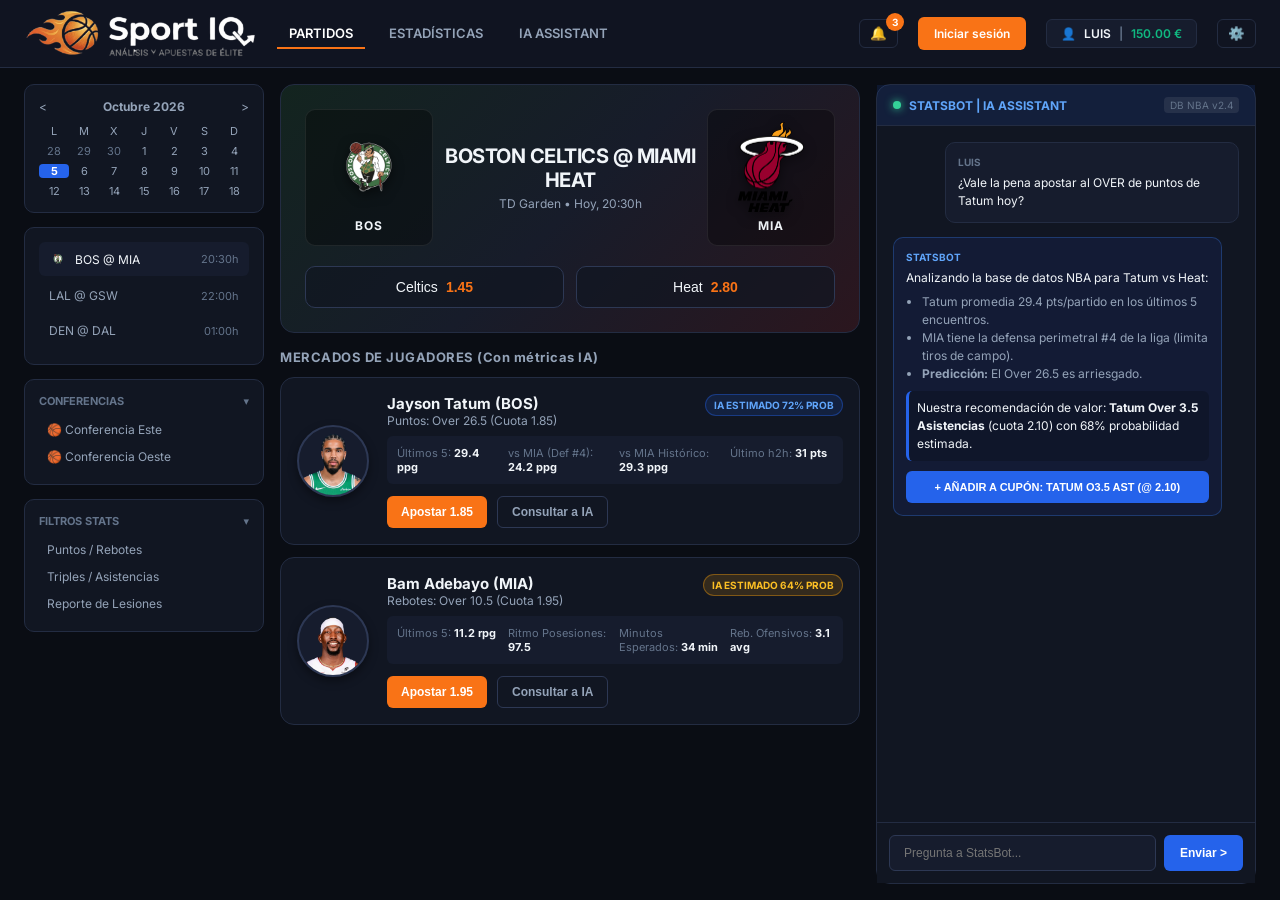
==== Index.html @ e480c034 "Web principal" ====
<!DOCTYPE html>
<html lang="es">
<head>
  <meta charset="UTF-8">
  <meta name="viewport" content="width=device-width, initial-scale=1.0">
  <title>Sport IQ - Análisis y Apuestas de Élite</title>
  <link rel="stylesheet" href="styles.css">
  <link rel="preconnect" href="https://fonts.googleapis.com">
  <link rel="preconnect" href="https://fonts.gstatic.com" crossorigin>
  <link href="https://fonts.googleapis.com/css2?family=Inter:wght@400;500;600;700&display=swap" rel="stylesheet">
  <link rel="stylesheet" href="extras.css">
</head>
<body>

  <!-- BARRA DE NAVEGACIÓN -->
  <header class="navbar">
    <div class="nav-left">
      <!-- LOGO DE SPORT IQ DESDE LA CARPETA IMAGENES -->
      <a href="#" class="brand-container">
        <img src="imagenes/Sports.png" alt="Sport IQ Logo" class="brand-logo-img">
      </a>
      
      <nav class="nav-links">
        <a href="#" class="nav-link active">PARTIDOS</a>
        <a href="#" class="nav-link">ESTADÍSTICAS</a>
        <a href="#" class="nav-link">IA ASSISTANT</a>
      </nav>
    </div>

    <div class="nav-right">
      <button class="icon-button" title="Notificaciones">🔔</button>
      <a href="login.html" class="action-btn login-link">Iniciar sesión</a>
      <a href="usuario.html" class="user-chip">
        <span class="user-avatar">👤</span>
        <span class="user-name">LUIS</span>
        <span class="user-divider">|</span>
        <span class="user-balance" id="user-balance">150.00 €</span>
      </a>
      <button class="icon-button" title="Ajustes">⚙️</button>
    </div>
  </header>

  <!-- CUERPO PRINCIPAL: 3 COLUMNAS -->
  <div class="main-dashboard">

    <!-- COLUMNA IZQUIERDA: CALENDARIO Y LISTA DE PARTIDOS -->
    <aside class="sidebar-left">
      <!-- Mini Calendario -->
      <div class="panel-box">
        <div class="panel-header-simple">
          <span>&lt;</span>
          <strong id="current-month-label">Octubre 2026</strong>
          <span>&gt;</span>
        </div>
        <div class="calendar-grid">
          <span>L</span><span>M</span><span>X</span><span>J</span><span>V</span><span>S</span><span>D</span>
          <span class="cal-dim">28</span><span class="cal-dim">29</span><span class="cal-dim">30</span>
          <span>1</span><span>2</span><span>3</span><span>4</span>
          <span class="cal-active">5</span><span>6</span><span>7</span><span>8</span><span>9</span><span>10</span><span>11</span>
          <span>12</span><span>13</span><span>14</span><span>15</span><span>16</span><span>17</span><span>18</span>
        </div>
      </div>

      <!-- Lista de Partidos Hoy -->
      <div class="panel-box">
        <div class="list-item active-item">
          <!-- Miniaturas opcionales para la lista -->
          <div class="list-teams">
            <img src="imagenes/Boston-Celtics-logo.png" alt="BOS" class="team-mini-icon" onerror="this.style.display='none'">
            <span>BOS @ MIA</span>
          </div>
          <span class="time-badge">20:30h</span>
        </div>
        <div class="list-item">
          <div class="list-teams">
            <img src="imagenes/lakers.png" alt="LAL" class="team-mini-icon" onerror="this.style.display='none'">
            <span>LAL @ GSW</span>
          </div>
          <span class="time-badge">22:00h</span>
        </div>
        <div class="list-item">
          <div class="list-teams">
            <img src="imagenes/nuggets.png" alt="DEN" class="team-mini-icon" onerror="this.style.display='none'">
            <span>DEN @ DAL</span>
          </div>
          <span class="time-badge">01:00h</span>
        </div>
      </div>

      <!-- Conferencias y Filtros -->
      <div class="panel-box">
        <div class="dropdown-header">CONFERENCIAS <span>▾</span></div>
        <div class="sidebar-sub-item">🏀 Conferencia Este</div>
        <div class="sidebar-sub-item">🏀 Conferencia Oeste</div>
      </div>

      <div class="panel-box">
        <div class="dropdown-header">FILTROS STATS <span>▾</span></div>
        <div class="sidebar-sub-item">Puntos / Rebotes</div>
        <div class="sidebar-sub-item">Triples / Asistencias</div>
        <div class="sidebar-sub-item">Reporte de Lesiones</div>
      </div>
    </aside>

    <!-- COLUMNA CENTRAL: PARTIDO Y JUGADORES -->
    <main class="content-center">
      <!-- Tarjeta del Partido Destacado con logos de equipos -->
      <section class="matchup-banner">
        <div class="matchup-details">
          
          <!-- LOGO EQUIPO LOCAL -->
          <div class="team-logo-container">
            <img src="imagenes/Boston-Celtics-logo.png" alt="Boston Celtics" class="team-logo-img" onerror="this.src='https://placehold.co/80x80/161c2d/ffffff?text=BOS'">
            <span class="team-code">BOS</span>
          </div>

          <div class="matchup-info">
            <h2>BOSTON CELTICS @ MIAMI HEAT</h2>
            <p>TD Garden • Hoy, 20:30h</p>
          </div>

          <!-- LOGO EQUIPO VISITANTE -->
          <div class="team-logo-container">
            <img src="imagenes/miami-heat-logo-1.png" alt="Miami Heat" class="team-logo-img" onerror="this.src='https://placehold.co/80x80/161c2d/ffffff?text=MIA'">
            <span class="team-code">MIA</span>
          </div>

        </div>

        <div class="odds-row">
          <button class="bet-button" data-label="Boston Celtics (Moneyline)" data-odds="1.45">
            Celtics <strong>1.45</strong>
          </button>
          <button class="bet-button" data-label="Miami Heat (Moneyline)" data-odds="2.80">
            Heat <strong>2.80</strong>
          </button>
        </div>
      </section>

      <!-- MERCADOS DE JUGADORES -->
      <section class="props-section">
        <div class="props-header">
          <h3>MERCADOS DE JUGADORES (Con métricas IA)</h3>
        </div>

        <!-- JUGADOR 1: JAYSON TATUM -->
        <article class="player-card">
          <!-- ZONA PARA LA FOTO DEL JUGADOR -->
          <div class="player-image-wrap">
            <img src="imagenes/tatum.png" alt="Jayson Tatum" class="player-photo" onerror="this.src='https://placehold.co/100x100/008348/ffffff?text=Tatum'">
          </div>

          <div class="player-content">
            <div class="player-row-top">
              <div>
                <h4>Jayson Tatum (BOS)</h4>
                <p class="prop-target">Puntos: Over 26.5 (Cuota 1.85)</p>
              </div>
              <span class="ia-badge">IA ESTIMADO 72% PROB</span>
            </div>

            <div class="player-stats-grid">
              <div><span>Últimos 5:</span> <strong>29.4 ppg</strong></div>
              <div><span>vs MIA (Def #4):</span> <strong>24.2 ppg</strong></div>
              <div><span>vs MIA Histórico:</span> <strong>29.3 ppg</strong></div>
              <div><span>Último h2h:</span> <strong>31 pts</strong></div>
            </div>

            <div class="player-card-actions">
              <button class="action-btn" data-label="Tatum Over 26.5 Pts" data-odds="1.85">Apostar 1.85</button>
              <button class="action-btn outline-btn" onclick="askChatbotAbout('Tatum')">Consultar a IA</button>
            </div>
          </div>
        </article>

        <!-- JUGADOR 2: BAM ADEBAYO -->
        <article class="player-card">
          <!-- ZONA PARA LA FOTO DEL JUGADOR -->
          <div class="player-image-wrap">
            <img src="imagenes/adebayo.png" alt="Bam Adebayo" class="player-photo" onerror="this.src='https://placehold.co/100x100/98002e/ffffff?text=Adebayo'">
          </div>

          <div class="player-content">
            <div class="player-row-top">
              <div>
                <h4>Bam Adebayo (MIA)</h4>
                <p class="prop-target">Rebotes: Over 10.5 (Cuota 1.95)</p>
              </div>
              <span class="ia-badge ia-badge-amber">IA ESTIMADO 64% PROB</span>
            </div>

            <div class="player-stats-grid">
              <div><span>Últimos 5:</span> <strong>11.2 rpg</strong></div>
              <div><span>Ritmo Posesiones:</span> <strong>97.5</strong></div>
              <div><span>Minutos Esperados:</span> <strong>34 min</strong></div>
              <div><span>Reb. Ofensivos:</span> <strong>3.1 avg</strong></div>
            </div>

            <div class="player-card-actions">
              <button class="action-btn" data-label="Adebayo Over 10.5 Reb" data-odds="1.95">Apostar 1.95</button>
              <button class="action-btn outline-btn" onclick="askChatbotAbout('Adebayo')">Consultar a IA</button>
            </div>
          </div>
        </article>
      </section>
    </main>

    <!-- COLUMNA DERECHA: ASISTENTE IA -->
    <aside class="sidebar-right">
      <div class="chat-header">
        <div class="chat-status">
          <span class="status-indicator"></span>
          <span>STATSBOT | IA ASSISTANT</span>
        </div>
        <span class="chat-tag">DB NBA v2.4</span>
      </div>

      <div class="chat-messages" id="chat-messages">
        <div class="msg user-msg">
          <div class="msg-header">LUIS</div>
          <p>¿Vale la pena apostar al OVER de puntos de Tatum hoy?</p>
        </div>

        <div class="msg bot-msg">
          <div class="msg-header">StatsBot</div>
          <p>Analizando la base de datos NBA para Tatum vs Heat:</p>
          <ul class="bot-analysis-list">
            <li>Tatum promedia 29.4 pts/partido en los últimos 5 encuentros.</li>
            <li>MIA tiene la defensa perimetral #4 de la liga (limita tiros de campo).</li>
            <li><strong>Predicción:</strong> El Over 26.5 es arriesgado.</li>
          </ul>
          <p class="bot-highlight">Nuestra recomendación de valor: <strong>Tatum Over 3.5 Asistencias</strong> (cuota 2.10) con 68% probabilidad estimada.</p>
          
          <button class="add-slip-btn" data-label="Tatum Over 3.5 Asistencias" data-odds="2.10">
            + AÑADIR A CUPÓN: TATUM O3.5 AST (@ 2.10)
          </button>
        </div>
      </div>

      <form class="chat-input-area" id="chat-form">
        <input type="text" id="chat-input" placeholder="Pregunta a StatsBot..." autocomplete="off">
        <button type="submit" class="send-btn">Enviar &gt;</button>
      </form>
    </aside>

  </div>

  <script src="script.js"></script>
  <script src="extras.js"></script>
</body>
</html>
---- styles.css ----
:root {
  --bg-body: #0a0d14;
  --bg-panel: #111622;
  --bg-card: #161c2d;
  --border-color: #232c42;
  --border-accent: #2d3854;

  --accent-orange: #f97316;
  --accent-orange-hover: #ea580c;
  --accent-blue: #2563eb;
  --accent-blue-hover: #1d4ed8;
  --accent-green: #10b981;

  --text-main: #f1f5f9;
  --text-muted: #94a3b8;
  --text-dim: #64748b;

  --radius-sm: 6px;
  --radius-md: 10px;
  --radius-lg: 14px;
}

* {
  margin: 0;
  padding: 0;
  box-sizing: border-box;
}

body {
  background-color: var(--bg-body);
  color: var(--text-main);
  font-family: 'Inter', system-ui, sans-serif;
  font-size: 14px;
  min-height: 100vh;
  display: flex;
  flex-direction: column;
}

/* ==========================================================================
   NAVBAR & LOGO
   ========================================================================== */
.navbar {
  height: 68px;
  background-color: rgba(17, 22, 34, 0.95);
  border-bottom: 1px solid var(--border-color);
  display: flex;
  align-items: center;
  justify-content: space-between;
  padding: 0 24px;
  position: sticky;
  top: 0;
  z-index: 50;
  backdrop-filter: blur(8px);
}

.nav-left, .nav-right {
  display: flex;
  align-items: center;
  gap: 20px;
}

/* Estilo para integrar el logo Sports.png recortado y limpio */
.brand-container {
  display: flex;
  align-items: center;
  text-decoration: none;
}

.brand-logo-img {
  height: 50px;
  width: auto;
  object-fit: contain;
  border-radius: var(--radius-sm);
  transition: transform 0.2s;
}

.brand-logo-img:hover {
  transform: scale(1.02);
}

.nav-links {
  display: flex;
  gap: 12px;
}

.nav-link {
  color: var(--text-muted);
  text-decoration: none;
  font-size: 13px;
  font-weight: 600;
  padding: 6px 12px;
  border-radius: var(--radius-sm);
  transition: all 0.2s ease;
}

.nav-link:hover, .nav-link.active {
  color: #ffffff;
}

.nav-link.active {
  border-bottom: 2px solid var(--accent-orange);
  border-radius: 0;
}

.icon-button {
  background: transparent;
  border: 1px solid var(--border-color);
  color: var(--text-main);
  padding: 6px 10px;
  border-radius: var(--radius-sm);
  cursor: pointer;
}

.user-chip {
  background: var(--bg-card);
  border: 1px solid var(--border-color);
  border-radius: var(--radius-sm);
  padding: 6px 14px;
  display: flex;
  align-items: center;
  gap: 8px;
  font-size: 12px;
  font-weight: 600;
}

.user-divider { color: var(--text-dim); }
.user-balance { color: var(--accent-green); }

/* ==========================================================================
   LAYOUT PRINCIPAL 3 COLUMNAS
   ========================================================================== */
.main-dashboard {
  flex: 1;
  display: grid;
  grid-template-columns: 240px 1fr 380px;
  gap: 16px;
  padding: 16px 24px;
  overflow: hidden;
}

/* SIDEBAR IZQUIERDA */
.sidebar-left {
  display: flex;
  flex-direction: column;
  gap: 14px;
}

.panel-box {
  background: var(--bg-panel);
  border: 1px solid var(--border-color);
  border-radius: var(--radius-md);
  padding: 14px;
}

.panel-header-simple {
  display: flex;
  justify-content: space-between;
  color: var(--text-muted);
  font-size: 12px;
  margin-bottom: 10px;
}

.calendar-grid {
  display: grid;
  grid-template-columns: repeat(7, 1fr);
  text-align: center;
  font-size: 11px;
  row-gap: 6px;
  color: var(--text-muted);
}

.cal-dim { color: var(--text-dim); }
.cal-active {
  background: var(--accent-blue);
  color: #fff;
  border-radius: 4px;
  font-weight: 700;
}

.list-item {
  display: flex;
  justify-content: space-between;
  align-items: center;
  padding: 8px 10px;
  border-radius: var(--radius-sm);
  font-size: 12px;
  color: var(--text-muted);
  cursor: pointer;
  margin-bottom: 4px;
}

.list-item:hover, .list-item.active-item {
  background: var(--bg-card);
  color: var(--text-main);
}

.list-teams {
  display: flex;
  align-items: center;
  gap: 8px;
}

.team-mini-icon {
  width: 18px;
  height: 18px;
  object-fit: contain;
}

.time-badge { font-size: 11px; color: var(--text-dim); }

.dropdown-header {
  font-size: 11px;
  font-weight: 700;
  color: var(--text-dim);
  display: flex;
  justify-content: space-between;
  margin-bottom: 8px;
}

.sidebar-sub-item {
  padding: 6px 8px;
  font-size: 12px;
  color: var(--text-muted);
  cursor: pointer;
  border-radius: var(--radius-sm);
}

.sidebar-sub-item:hover { color: #fff; background: var(--bg-card); }

/* ==========================================================================
   COLUMNA CENTRAL: ENCUENTRO Y JUGADORES
   ========================================================================== */
.content-center {
  display: flex;
  flex-direction: column;
  gap: 16px;
  overflow-y: auto;
}

.matchup-banner {
  background: linear-gradient(135deg, #13241f 0%, #171c2a 50%, #2b161e 100%);
  border: 1px solid var(--border-color);
  border-radius: var(--radius-lg);
  padding: 24px;
}

.matchup-details {
  display: flex;
  align-items: center;
  justify-content: space-between;
  margin-bottom: 20px;
}

/* ZONA DE LOS LOGOS DE LOS EQUIPOS */
.team-logo-container {
  display: flex;
  flex-direction: column;
  align-items: center;
  gap: 6px;
  background: rgba(0, 0, 0, 0.35);
  padding: 12px 18px;
  border-radius: var(--radius-md);
  border: 1px solid rgba(255, 255, 255, 0.08);
}

.team-logo-img {
  width: 90px;
  height: 90px;
  object-fit: contain;
  filter: drop-shadow(0 4px 6px rgba(0, 0, 0, 0.5));
}

.team-code {
  font-weight: 700;
  font-size: 12px;
  letter-spacing: 1px;
}

.matchup-info {
  text-align: center;
}

.matchup-info h2 {
  font-size: 20px;
  font-weight: 700;
  letter-spacing: -0.5px;
}

.matchup-info p {
  font-size: 12px;
  color: var(--text-muted);
  margin-top: 4px;
}

.odds-row {
  display: grid;
  grid-template-columns: 1fr 1fr;
  gap: 12px;
}

.bet-button {
  background: rgba(17, 22, 34, 0.7);
  border: 1px solid var(--border-accent);
  color: var(--text-main);
  padding: 12px;
  border-radius: var(--radius-md);
  cursor: pointer;
  font-size: 14px;
  display: flex;
  justify-content: center;
  gap: 8px;
  transition: all 0.2s;
}

.bet-button:hover {
  border-color: var(--accent-orange);
  background: var(--bg-card);
}

.bet-button strong { color: var(--accent-orange); }

.props-section {
  display: flex;
  flex-direction: column;
  gap: 12px;
}

.props-header h3 {
  font-size: 13px;
  font-weight: 700;
  color: var(--text-muted);
  letter-spacing: 0.5px;
}

/* TARJETAS DE JUGADORES CON IMAGEN REAL */
.player-card {
  background: var(--bg-panel);
  border: 1px solid var(--border-color);
  border-radius: var(--radius-lg);
  padding: 16px;
  display: flex;
  gap: 18px;
  align-items: center;
}

.player-image-wrap {
  width: 72px;
  height: 72px;
  border-radius: 50%;
  overflow: hidden;
  border: 2px solid var(--border-accent);
  background: var(--bg-card);
  flex-shrink: 0;
  box-shadow: 0 4px 10px rgba(0,0,0,0.4);
}

.player-photo {
  width: 100%;
  height: 100%;
  object-fit: cover;
  object-position: top center;
}

.player-content {
  flex: 1;
}

.player-row-top {
  display: flex;
  justify-content: space-between;
  align-items: flex-start;
  margin-bottom: 8px;
}

.player-row-top h4 {
  font-size: 15px;
  font-weight: 700;
}

.prop-target {
  font-size: 12px;
  color: var(--text-muted);
}

.ia-badge {
  background: rgba(37, 99, 235, 0.15);
  border: 1px solid rgba(37, 99, 235, 0.4);
  color: #60a5fa;
  font-size: 10px;
  font-weight: 700;
  padding: 4px 8px;
  border-radius: 20px;
}

.ia-badge-amber {
  background: rgba(245, 158, 11, 0.15);
  border-color: rgba(245, 158, 11, 0.4);
  color: #fbbf24;
}

.player-stats-grid {
  display: grid;
  grid-template-columns: repeat(4, 1fr);
  gap: 8px;
  background: var(--bg-card);
  padding: 10px;
  border-radius: var(--radius-sm);
  font-size: 11px;
  margin-bottom: 12px;
}

.player-stats-grid span { color: var(--text-dim); }

.player-card-actions {
  display: flex;
  gap: 10px;
}

.action-btn {
  background: var(--accent-orange);
  color: #fff;
  border: none;
  padding: 8px 14px;
  border-radius: var(--radius-sm);
  font-weight: 600;
  font-size: 12px;
  cursor: pointer;
  transition: background 0.2s;
}

.action-btn:hover { background: var(--accent-orange-hover); }

.outline-btn {
  background: transparent;
  border: 1px solid var(--border-accent);
  color: var(--text-muted);
}

.outline-btn:hover { background: var(--bg-card); color: #fff; }

/* ==========================================================================
   COLUMNA DERECHA (CHATBOT STATSBOT)
   ========================================================================== */
.sidebar-right {
  background: var(--bg-panel);
  border: 1px solid var(--border-color);
  border-radius: var(--radius-lg);
  display: flex;
  flex-direction: column;
  height: calc(100vh - 100px);
}

.chat-header {
  background: rgba(37, 99, 235, 0.12);
  border-bottom: 1px solid var(--border-color);
  padding: 12px 16px;
  display: flex;
  justify-content: space-between;
  align-items: center;
}

.chat-status {
  display: flex;
  align-items: center;
  gap: 8px;
  font-weight: 700;
  font-size: 12px;
  color: #60a5fa;
}

.status-indicator {
  width: 8px;
  height: 8px;
  background: #34d399;
  border-radius: 50%;
  box-shadow: 0 0 8px #34d399;
}

.chat-tag {
  font-size: 10px;
  background: rgba(255, 255, 255, 0.08);
  padding: 2px 6px;
  border-radius: 4px;
  color: var(--text-dim);
}

.chat-messages {
  flex: 1;
  padding: 16px;
  overflow-y: auto;
  display: flex;
  flex-direction: column;
  gap: 14px;
}

.msg {
  padding: 12px;
  border-radius: var(--radius-md);
  font-size: 12px;
  line-height: 1.5;
}

.msg-header {
  font-size: 10px;
  font-weight: 700;
  text-transform: uppercase;
  margin-bottom: 4px;
}

.user-msg {
  background: var(--bg-card);
  border: 1px solid var(--border-color);
  align-self: flex-end;
  max-width: 85%;
}

.user-msg .msg-header { color: var(--text-dim); }

.bot-msg {
  background: rgba(23, 37, 84, 0.4);
  border: 1px solid rgba(59, 130, 246, 0.3);
  align-self: flex-start;
  max-width: 95%;
}

.bot-msg .msg-header { color: #60a5fa; }
.bot-analysis-list { margin: 6px 0 8px 16px; color: var(--text-muted); }

.bot-highlight {
  background: rgba(0, 0, 0, 0.2);
  padding: 8px;
  border-radius: var(--radius-sm);
  margin-bottom: 10px;
  border-left: 3px solid var(--accent-blue);
}

.add-slip-btn {
  width: 100%;
  background: var(--accent-blue);
  color: #fff;
  border: none;
  padding: 10px;
  border-radius: var(--radius-sm);
  font-size: 11px;
  font-weight: 700;
  cursor: pointer;
}

.add-slip-btn:hover { background: var(--accent-blue-hover); }

.chat-input-area {
  padding: 12px;
  border-top: 1px solid var(--border-color);
  display: flex;
  gap: 8px;
  background: var(--bg-panel);
}

.chat-input-area input {
  flex: 1;
  background: var(--bg-card);
  border: 1px solid var(--border-accent);
  color: #fff;
  padding: 10px 14px;
  border-radius: var(--radius-sm);
  font-size: 12px;
  outline: none;
}

.chat-input-area input:focus { border-color: var(--accent-blue); }

.send-btn {
  background: var(--accent-blue);
  border: none;
  color: #fff;
  padding: 0 16px;
  border-radius: var(--radius-sm);
  font-weight: 600;
  font-size: 12px;
  cursor: pointer;
}

.send-btn:hover { background: var(--accent-blue-hover); }

/* Acceso a la cuenta desde la barra superior */
a.user-chip { color: inherit; text-decoration: none; cursor: pointer; }
a.user-chip:hover { border-color: var(--accent-orange); }

/* Botón de iniciar sesión en la barra superior */
.login-link { text-decoration: none; display: inline-flex; align-items: center; padding: 9px 16px; }
---- extras.css ----
/* =============================================================================
   SPORT IQ - NOTIFICACIONES, CONFIGURACIÓN Y AI ASSISTANT
   ============================================================================= */
.group-title { font-size: 11px; font-weight: 700; text-transform: uppercase; letter-spacing: 0.5px; color: var(--text-dim); margin: 18px 0 4px; }
.group-title:first-of-type { margin-top: 0; }

/* ---------- NOTIFICACIONES (estilo desplegable de YouTube) ---------- */
.notif-wrap { position: relative; }
.notif-badge {
  position: absolute; top: -6px; right: -6px;
  min-width: 18px; height: 18px; padding: 0 5px;
  background: var(--accent-orange); color: #fff;
  border-radius: 20px; font-size: 10px; font-weight: 700;
  display: grid; place-items: center; pointer-events: none;
}
.notif-badge[hidden] { display: none; }
.notif-panel {
  position: absolute; top: calc(100% + 10px); right: 0; z-index: 300;
  width: 380px; max-width: 92vw; max-height: 480px;
  background: var(--bg-panel); border: 1px solid var(--border-accent);
  border-radius: var(--radius-md); box-shadow: 0 12px 32px rgba(0, 0, 0, 0.5);
  display: flex; flex-direction: column; overflow: hidden;
}
.notif-panel[hidden] { display: none; }
.notif-head { display: flex; justify-content: space-between; align-items: center; padding: 14px 16px; border-bottom: 1px solid var(--border-color); }
.notif-head h4 { font-size: 15px; }
.notif-link { background: none; border: none; color: #60a5fa; font: inherit; font-size: 12px; cursor: pointer; text-decoration: none; }
.notif-link:hover { text-decoration: underline; }
.notif-list { overflow-y: auto; flex: 1; }
.notif-item {
  width: 100%; display: flex; gap: 12px; align-items: flex-start; text-align: left;
  padding: 12px 16px; background: transparent; border: none; border-bottom: 1px solid var(--border-color);
  color: var(--text-main); font: inherit; cursor: pointer;
}
.notif-item:hover { background: var(--bg-card); }
.notif-item.unread { background: rgba(37, 99, 235, 0.08); }
.notif-icon { width: 38px; height: 38px; flex: none; border-radius: 50%; background: var(--bg-card); border: 1px solid var(--border-accent); display: grid; place-items: center; font-size: 16px; }
.notif-text { flex: 1; font-size: 13px; line-height: 1.4; }
.notif-time { display: block; font-size: 11px; color: var(--text-dim); margin-top: 3px; }
.notif-dot { width: 8px; height: 8px; border-radius: 50%; background: var(--accent-blue); margin-top: 6px; flex: none; visibility: hidden; }
.notif-item.unread .notif-dot { visibility: visible; }
.notif-empty { padding: 32px 16px; text-align: center; color: var(--text-dim); font-size: 13px; }
.notif-foot { padding: 10px 16px; border-top: 1px solid var(--border-color); text-align: center; }

/* ---------- CONFIGURACIÓN ---------- */
.settings-tabs { display: flex; flex-direction: column; }
.tab-btn { background: transparent; border: none; color: var(--text-muted); font: inherit; text-align: left; cursor: pointer; width: 100%; }
.tab-btn.active { background: var(--bg-card); color: var(--text-main); box-shadow: inset 3px 0 0 var(--accent-orange); }
.tab-panel[hidden] { display: none; }
.setting-row { display: flex; justify-content: space-between; align-items: center; gap: 16px; padding: 14px 0; border-bottom: 1px solid var(--border-color); cursor: default; }
.setting-row:last-child { border-bottom: none; }
.setting-row strong { font-size: 13px; }
.setting-row .muted { margin-top: 2px; }
.select {
  background: var(--bg-card); color: var(--text-main); border: 1px solid var(--border-accent);
  padding: 8px 12px; border-radius: var(--radius-sm); font: inherit; font-size: 13px; min-width: 170px; cursor: pointer;
}
.select:focus { border-color: var(--accent-blue); outline: none; }
.switch { position: relative; width: 42px; height: 24px; flex: none; cursor: pointer; }
.switch input { position: absolute; inset: 0; opacity: 0; cursor: pointer; z-index: 1; margin: 0; }
.switch i { position: absolute; inset: 0; background: var(--border-accent); border-radius: 20px; transition: background 0.2s; }
.switch i::after { content: ""; position: absolute; top: 3px; left: 3px; width: 18px; height: 18px; border-radius: 50%; background: #fff; transition: transform 0.2s; }
.switch input:checked + i { background: var(--accent-blue); }
.switch input:checked + i::after { transform: translateX(18px); }
.switch input:focus-visible + i { outline: 2px solid var(--accent-blue); outline-offset: 2px; }
.danger-btn:hover { border-color: #ef4444; color: #f87171; background: transparent; }
#pass-form { margin-bottom: 4px; }

/* ---------- AI ASSISTANT ---------- */
.assistant-layout { display: grid; grid-template-columns: 270px 1fr; height: calc(100vh - 68px); min-height: 0; }
.assistant-side { background: var(--bg-panel); border-right: 1px solid var(--border-color); padding: 16px; display: flex; flex-direction: column; gap: 6px; min-height: 0; }
.new-chat { width: 100%; padding: 11px; }
.chat-history { flex: 1; overflow-y: auto; display: flex; flex-direction: column; gap: 2px; }
.history-item { background: transparent; border: none; color: var(--text-muted); font: inherit; font-size: 13px; text-align: left; padding: 9px 10px; border-radius: var(--radius-sm); cursor: pointer; white-space: nowrap; overflow: hidden; text-overflow: ellipsis; }
.history-item:hover { background: var(--bg-card); color: var(--text-main); }
.history-item.active { background: var(--bg-card); color: var(--text-main); box-shadow: inset 3px 0 0 var(--accent-blue); }
.usage-mini { border-top: 1px solid var(--border-color); padding-top: 14px; display: flex; flex-direction: column; gap: 8px; }
.usage-mini a { text-decoration: none; }
.usage-mini a:hover { color: var(--text-main); }
.assistant-main { display: flex; flex-direction: column; min-width: 0; min-height: 0; }
.assistant-chat { align-items: center; padding: 24px 16px; }
.assistant-chat > .msg { width: 100%; max-width: 760px; font-size: 13px; }
.assistant-chat > .user-msg { align-self: center; display: flex; flex-direction: column; align-items: flex-end; background: transparent; border: none; }
.assistant-chat > .user-msg p { background: var(--bg-card); border: 1px solid var(--border-color); border-radius: var(--radius-md); padding: 10px 14px; max-width: 85%; }
.assistant-chat > .bot-msg { align-self: center; }
.typing { display: inline-flex; gap: 4px; padding: 4px 0; }
.typing i { width: 6px; height: 6px; border-radius: 50%; background: #60a5fa; animation: blink 1s infinite; }
.typing i:nth-child(2) { animation-delay: 0.2s; }
.typing i:nth-child(3) { animation-delay: 0.4s; }
@keyframes blink { 0%, 80%, 100% { opacity: 0.25; } 40% { opacity: 1; } }
.welcome { margin: auto; text-align: center; max-width: 640px; display: flex; flex-direction: column; gap: 10px; }
.welcome h1 { font-size: 26px; letter-spacing: -0.5px; }
.suggestions { display: grid; grid-template-columns: 1fr 1fr; gap: 10px; margin-top: 18px; }
.suggestion { background: var(--bg-card); border: 1px solid var(--border-color); color: var(--text-main); border-radius: var(--radius-md); padding: 14px; font: inherit; font-size: 13px; text-align: left; cursor: pointer; transition: border-color 0.2s; }
.suggestion:hover { border-color: var(--accent-blue); }
.assistant-main .chat-input-area { max-width: 800px; width: 100%; margin: 0 auto; border-top: none; background: transparent; padding: 12px 16px 4px; }
.disclaimer { text-align: center; font-size: 11px; color: var(--text-dim); padding: 4px 16px 12px; }

@media (max-width: 800px) {
  .assistant-layout { grid-template-columns: 1fr; }
  .assistant-side { display: none; }
  .suggestions { grid-template-columns: 1fr; }
  .setting-row { flex-wrap: wrap; }
  .notif-panel { position: fixed; top: 76px; right: 4vw; }
}
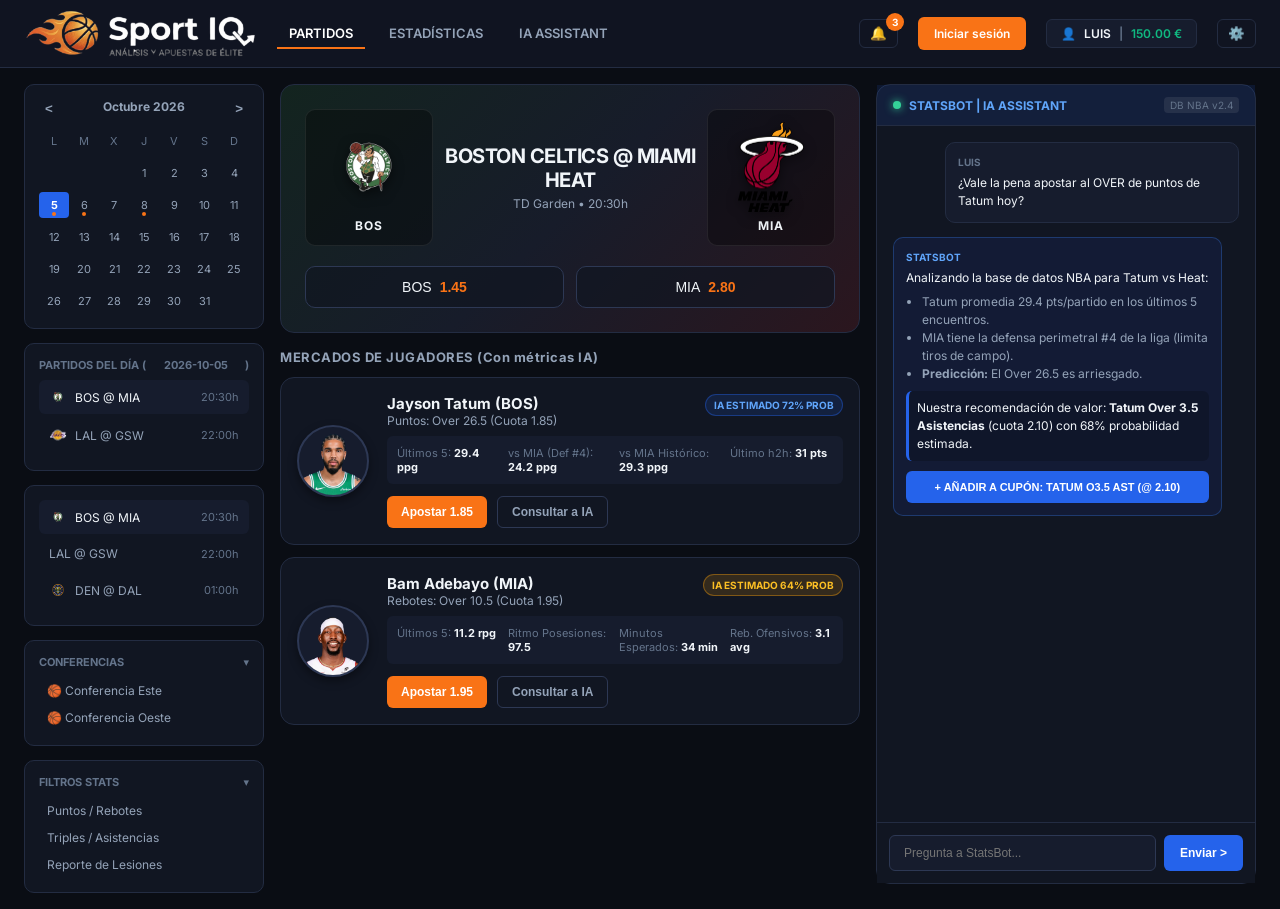
==== commit b19c1a7f: "estadisticas jugadores y equipos" ====
--- a/Index.html
+++ b/Index.html
@@ -22,7 +22,7 @@
       
       <nav class="nav-links">
         <a href="#" class="nav-link active">PARTIDOS</a>
-        <a href="#" class="nav-link">ESTADÍSTICAS</a>
+        <a href="estadisticas.html" class="nav-link">ESTADÍSTICAS</a>
         <a href="#" class="nav-link">IA ASSISTANT</a>
       </nav>
     </div>
@@ -46,20 +46,26 @@
     <!-- COLUMNA IZQUIERDA: CALENDARIO Y LISTA DE PARTIDOS -->
     <aside class="sidebar-left">
       <!-- Mini Calendario -->
-      <div class="panel-box">
-        <div class="panel-header-simple">
-          <span>&lt;</span>
-          <strong id="current-month-label">Octubre 2026</strong>
-          <span>&gt;</span>
-        </div>
-        <div class="calendar-grid">
-          <span>L</span><span>M</span><span>X</span><span>J</span><span>V</span><span>S</span><span>D</span>
-          <span class="cal-dim">28</span><span class="cal-dim">29</span><span class="cal-dim">30</span>
-          <span>1</span><span>2</span><span>3</span><span>4</span>
-          <span class="cal-active">5</span><span>6</span><span>7</span><span>8</span><span>9</span><span>10</span><span>11</span>
-          <span>12</span><span>13</span><span>14</span><span>15</span><span>16</span><span>17</span><span>18</span>
-        </div>
-      </div>
+<!-- Mini Calendario Dinámico -->
+<div class="panel-box">
+  <div class="panel-header-simple">
+    <button id="prev-month-btn" class="cal-nav-btn">&lt;</button>
+    <strong id="current-month-label">Octubre 2026</strong>
+    <button id="next-month-btn" class="cal-nav-btn">&gt;</button>
+  </div>
+  <!-- Contenedor donde JS pintará los días -->
+  <div class="calendar-grid" id="calendar-days">
+    <!-- Se generará dinámicamente con script.js -->
+  </div>
+</div>
+
+<!-- Lista de Partidos Dinámica -->
+<div class="panel-box">
+  <div class="dropdown-header">PARTIDOS DEL DÍA (<span id="selected-date-text">Hoy</span>)</div>
+  <div id="matches-list-container">
+    <!-- Se inyectarán los partidos del día seleccionado -->
+  </div>
+</div>
 
       <!-- Lista de Partidos Hoy -->
       <div class="panel-box">
--- a/styles.css
+++ b/styles.css
@@ -588,3 +588,59 @@
 
 /* Botón de iniciar sesión en la barra superior */
 .login-link { text-decoration: none; display: inline-flex; align-items: center; padding: 9px 16px; }
+
+/* Botones de cambio de mes */
+.cal-nav-btn {
+  background: transparent;
+  border: none;
+  color: var(--text-muted);
+  cursor: pointer;
+  font-weight: 700;
+  padding: 2px 6px;
+  border-radius: var(--radius-sm);
+  transition: all 0.2s;
+}
+
+.cal-nav-btn:hover {
+  color: #fff;
+  background: var(--bg-card);
+}
+
+/* Casillas del calendario */
+.calendar-grid span {
+  padding: 6px 0;
+  border-radius: 4px;
+  font-size: 11px;
+  position: relative;
+  user-select: none;
+}
+
+.cal-day-cell {
+  cursor: pointer;
+  transition: background 0.15s;
+}
+
+.cal-day-cell:hover {
+  background: var(--bg-card-hover);
+  color: #fff;
+}
+
+/* Día con partidos registrados */
+.has-matches::after {
+  content: '';
+  position: absolute;
+  bottom: 2px;
+  left: 50%;
+  transform: translateX(-50%);
+  width: 4px;
+  height: 4px;
+  background-color: var(--accent-orange);
+  border-radius: 50%;
+}
+
+/* Día seleccionado actualmente */
+.cal-active {
+  background: var(--accent-blue) !important;
+  color: #fff !important;
+  font-weight: 700;
+}
